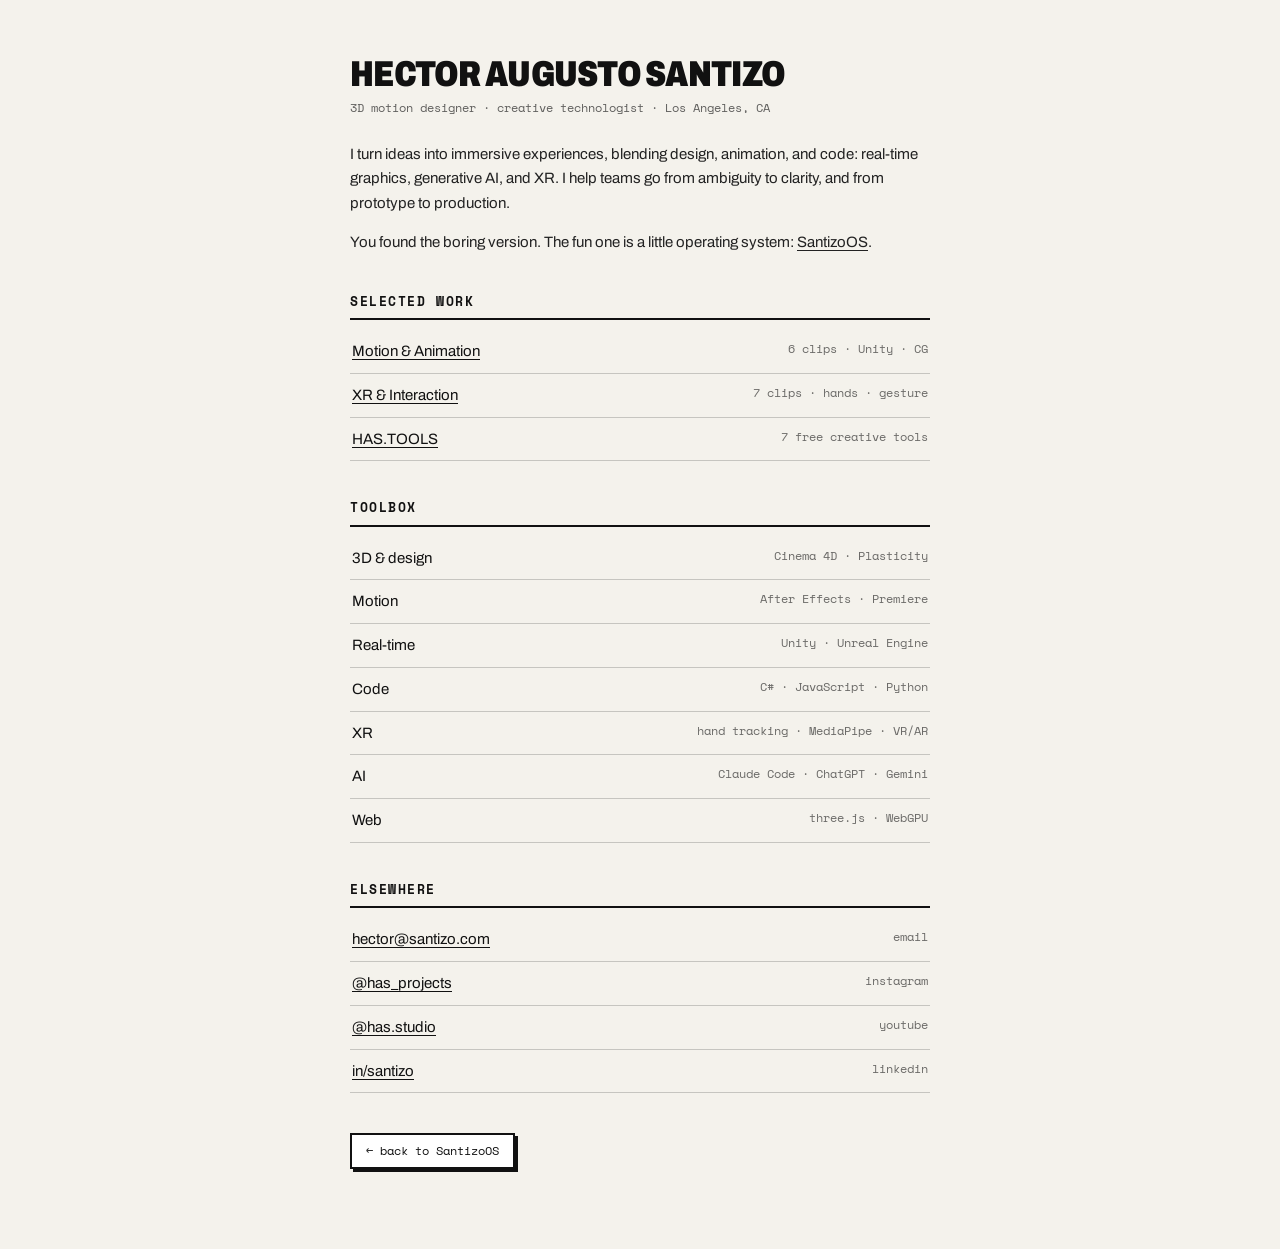
==== boring.html @ dd2a0de4 "SEO pass: og:image, Twitter cards, JSON-LD Person, robots + sitemap New 1200x630 social card (Playwr" ====
<!DOCTYPE html>
<html lang="en">
<head>
<meta charset="utf-8">
<meta name="viewport" content="width=device-width, initial-scale=1">
<title>Hector Augusto Santizo · boring mode</title>
<meta name="description" content="Hector Augusto Santizo, creative technologist and 3D motion designer in Los Angeles. The plain, no-frills version of santizo.com.">
<link rel="canonical" href="https://santizo.com/boring.html">
<meta property="og:type" content="website">
<meta property="og:site_name" content="SantizoOS">
<meta property="og:url" content="https://santizo.com/boring.html">
<meta property="og:title" content="Hector Augusto Santizo · boring mode">
<meta property="og:description" content="3D motion designer and creative technologist in Los Angeles. The plain version of santizo.com.">
<meta property="og:image" content="https://santizo.com/img/og-home.png">
<meta name="twitter:card" content="summary_large_image">
<meta name="twitter:image" content="https://santizo.com/img/og-home.png">
<link rel="icon" href="data:image/svg+xml,<svg xmlns='http://www.w3.org/2000/svg' viewBox='0 0 100 100'><text y='.9em' font-size='90'>✷</text></svg>">
<link rel="preconnect" href="https://fonts.googleapis.com">
<link rel="preconnect" href="https://fonts.gstatic.com" crossorigin>
<link href="https://fonts.googleapis.com/css2?family=Archivo:wdth,wght@62..125,100..900&family=Space+Mono:wght@400;700&display=swap" rel="stylesheet">
<link rel="stylesheet" href="css/style.css">
</head>
<body class="plain">
<main>
  <h1>Hector Augusto Santizo</h1>
  <p class="plain-sub">3D motion designer · creative technologist · Los Angeles, CA</p>

  <p>I turn ideas into immersive experiences, blending design, animation, and code: real-time graphics, generative AI, and XR. I help teams go from ambiguity to clarity, and from prototype to production.</p>
  <p>You found the boring version. The fun one is a little operating system: <a href="index.html">SantizoOS</a>.</p>

  <h2>Selected work</h2>
  <ul>
    <li><a href="index.html?open=anim">Motion &amp; Animation</a><span class="dim">6 clips · Unity · CG</span></li>
    <li><a href="index.html?open=xr">XR &amp; Interaction</a><span class="dim">7 clips · hands · gesture</span></li>
    <li><a href="https://www.has.tools" target="_blank" rel="noopener">HAS.TOOLS</a><span class="dim">7 free creative tools</span></li>
  </ul>

  <h2>Toolbox</h2>
  <ul>
    <li>3D &amp; design<span class="dim">Cinema 4D · Plasticity</span></li>
    <li>Motion<span class="dim">After Effects · Premiere</span></li>
    <li>Real-time<span class="dim">Unity · Unreal Engine</span></li>
    <li>Code<span class="dim">C# · JavaScript · Python</span></li>
    <li>XR<span class="dim">hand tracking · MediaPipe · VR/AR</span></li>
    <li>AI<span class="dim">Claude Code · ChatGPT · Gemini</span></li>
    <li>Web<span class="dim">three.js · WebGPU</span></li>
  </ul>

  <h2>Elsewhere</h2>
  <ul>
    <li><a href="mailto:hector@santizo.com">hector@santizo.com</a><span class="dim">email</span></li>
    <li><a href="https://www.instagram.com/has_projects/" target="_blank" rel="noopener">@has_projects</a><span class="dim">instagram</span></li>
    <li><a href="https://www.youtube.com/@has.studio" target="_blank" rel="noopener">@has.studio</a><span class="dim">youtube</span></li>
    <li><a href="https://www.linkedin.com/in/santizo/" target="_blank" rel="noopener">in/santizo</a><span class="dim">linkedin</span></li>
  </ul>

  <a class="plain-back" href="index.html">← back to SantizoOS</a>
</main>

<!-- Vercel Web Analytics: cookieless, no consent banner needed -->
<script>
  window.va = window.va || function () { (window.vaq = window.vaq || []).push(arguments); };
</script>
<script defer src="/_vercel/insights/script.js"></script>
</body>
</html>
---- css/style.css ----
/* SantizoOS styles. Brand tokens live in :root. */

:root{
  --ink:#111;
  --paper:#f4f2ec;
  --desk:#c8c4b8;
  --chrome:#f4f2ec;
}
*{box-sizing:border-box}
html,body{margin:0;height:100%}
body{color:var(--ink);font-family:'Space Mono',monospace}
a{color:inherit}
button{font:inherit;color:inherit;background:none;border:0;padding:0;cursor:pointer}

#desktop{
  position:relative;width:100%;height:100vh;min-height:820px;
  background:var(--desk);
  background-image:radial-gradient(rgba(0,0,0,.22) 1px,transparent 1px);
  background-size:4px 4px;
  overflow:hidden;
}

/* menu bar */
#menubar{
  position:absolute;top:0;left:0;right:0;z-index:9000;
  display:flex;justify-content:space-between;align-items:center;
  background:var(--paper);border-bottom:2px solid var(--ink);
  font-size:12px;padding:7px 16px;
}
.menu-left{display:flex;gap:22px;align-items:center}
.menu-right{display:flex;gap:16px;align-items:center}
.menu-brand{font-weight:700}
.menu-face{font-size:17px;line-height:1}
.menu-item{cursor:pointer;text-decoration:none;white-space:nowrap}
.menu-item:hover{background:var(--ink);color:var(--paper)}

/* windows */
.win{
  position:absolute;display:none;
  background:var(--paper);border:2px solid var(--ink);
  box-shadow:6px 6px 0 var(--ink);
}
.win-bar{
  display:flex;align-items:center;gap:8px;padding:6px 10px;
  border-bottom:2px solid var(--ink);
  background:repeating-linear-gradient(180deg,var(--chrome) 0 2px,var(--ink) 2px 3px,var(--chrome) 3px 5px);
  font-size:12px;cursor:grab;user-select:none;touch-action:none;
}
.win-btn{
  width:15px;height:15px;border:2px solid var(--ink);background:var(--chrome);
  cursor:pointer;display:grid;place-items:center;
  font-size:10px;line-height:1;font-weight:700;flex:none;
}
.win-btn-max{font-size:9px}
.win-btn:hover{background:var(--ink);color:var(--paper)}
.win-title{flex:1;text-align:center;background:var(--chrome);padding:0 12px;font-weight:700;white-space:nowrap;overflow:hidden;text-overflow:ellipsis}

/* reel */
.reel-frame{aspect-ratio:16/9;background:#000;border-bottom:2px solid var(--ink);position:relative}
.reel-frame iframe{width:100%;height:100%;border:0;display:block}
.frame-shield{position:absolute;inset:0;cursor:grab;touch-action:none}
.reel-foot{display:flex;justify-content:space-between;padding:6px 10px;font-size:11px}

/* prose windows (about / projects) */
.prose{padding:18px;font-family:'Archivo',system-ui,sans-serif}
.prose-tight{padding:16px}
.headline{font-size:24px;font-weight:700;line-height:1.1;letter-spacing:-.01em;text-transform:uppercase;font-stretch:80%}
.role{font-size:14px;font-weight:600;line-height:1.2;text-transform:uppercase;font-stretch:80%;margin-top:8px}
.proj-title{font-size:20px;font-weight:900;text-transform:uppercase}
.blurb{font-size:13px;line-height:1.6;margin-top:12px;color:#333}
.proj-blurb{margin-top:6px}
.btn-row{display:flex;gap:8px;margin-top:16px}
.btn{
  font-family:'Space Mono',monospace;font-size:11px;
  border:2px solid var(--ink);padding:5px 12px;text-decoration:none;
  color:var(--ink);background:#fff;box-shadow:3px 3px 0 var(--ink);
}
.btn:hover{background:var(--ink);color:#fff}
.btn-solo{display:inline-block;margin-top:12px}
.still{
  aspect-ratio:16/9;background:var(--ink);display:grid;place-items:center;
  color:rgba(244,242,236,.5);font-family:'Space Mono',monospace;
  font-size:11px;letter-spacing:.14em;text-transform:uppercase;margin-bottom:12px;
}

/* list rows (work window) */
.row{
  display:flex;justify-content:space-between;gap:16px;padding:12px 14px;
  border-bottom:1px solid var(--ink);color:var(--ink);font-size:13px;
  cursor:pointer;user-select:none;text-decoration:none;
}
.row:last-child{border-bottom:none}
.row:hover{background:var(--ink);color:var(--paper)}
.row-first{border-top:1px solid var(--ink)}
.row-slim{padding:8px 14px;font-size:12px}
.row-active{background:var(--ink);color:var(--paper)}
.row-flush{border-bottom:none;padding-bottom:6px}
.dim{opacity:.6}

/* help window: guide paragraph under each app row */
.help-guide{
  padding:0 16px 12px;border-bottom:1px solid var(--ink);
  font-family:'Archivo',system-ui,sans-serif;font-size:13px;line-height:1.5;color:#333;
}
.help-guide:last-child{border-bottom:none}

/* photo gallery / media stages */
.stage{background:var(--ink);border-bottom:2px solid var(--ink);height:310px}
.stage img{width:100%;height:100%;object-fit:contain;display:block}
.stage-note{
  display:grid;place-items:center;height:100%;
  color:rgba(244,242,236,.5);font-size:11px;letter-spacing:.14em;text-transform:uppercase;
}
.stage iframe{width:100%;height:100%;border:0;display:block}
.widget-caption{
  padding:12px 16px 14px;
  font-family:'Archivo',system-ui,sans-serif;font-size:13px;line-height:1.5;color:#333;
}
.gallery-bar{display:flex;align-items:center;gap:10px;padding:9px 10px;font-size:12px}
.nav-btn{
  border:2px solid var(--ink);background:#fff;padding:3px 12px;
  cursor:pointer;user-select:none;box-shadow:2px 2px 0 var(--ink);
}
.nav-btn:hover{background:var(--ink);color:var(--paper)}
.gallery-counter{font-weight:700}
.gallery-note{margin-left:auto;opacity:.6}

/* plain-text file windows */
.file-text{padding:16px;font-size:12px;line-height:1.9}
.file-hint{padding:0 16px 12px;font-size:10px;opacity:.5}

/* trash window */
.trash-list{padding:8px 0;font-size:12px}
.trash-row{padding:8px 14px;border-bottom:1px solid rgba(17,17,17,.2)}
.trash-restore{display:flex;justify-content:space-between;gap:12px;cursor:pointer;user-select:none}
.trash-restore:hover{background:var(--ink);color:var(--paper)}
.trash-hint{padding:8px 14px;font-size:11px;opacity:.5;border-bottom:none}

/* desktop icons (em-sized: the engine scales font-size on large screens) */
.icon{
  position:absolute;z-index:2;display:flex;flex-direction:column;align-items:center;gap:.45em;
  width:8.73em;cursor:grab;user-select:none;touch-action:none;
  font-size:11px;text-align:center;text-decoration:none;
}
.icon:hover{opacity:.7}
.icon-glyph{font-size:2.73em}

/* trash icon (drop target; em-sized like the desktop icons) */
#trashTarget{
  position:absolute;bottom:28px;right:44px;z-index:1;
  display:flex;flex-direction:column;align-items:center;gap:.55em;
  font-size:11px;cursor:pointer;user-select:none;padding:8px 12px;
}
#trashTarget:hover{opacity:.8}
.trash-stack{position:relative;display:grid;place-items:center}
#trashIcon{font-size:2.9em;display:inline-block;transition:transform .18s ease}
#poof{position:absolute;left:50%;bottom:100%;font-size:1.36em;pointer-events:none;opacity:0}
#trashLabel{background:transparent;padding:1px 6px;transition:background .15s,color .15s}
#trashTarget.hot #trashIcon{animation:trashWobble .5s ease-in-out infinite}
#trashTarget.gulp #trashIcon{animation:trashGulp .55s ease}
#trashTarget.gulp #poof{animation:trashPoof .6s ease-out forwards}
#trashTarget.hot #trashLabel{background:var(--ink);color:var(--paper)}

@keyframes trashWobble{0%,100%{transform:rotate(0deg) scale(1.18)}25%{transform:rotate(-7deg) scale(1.18)}75%{transform:rotate(7deg) scale(1.18)}}
@keyframes trashGulp{0%{transform:scale(1)}35%{transform:scale(1.35) rotate(-5deg)}65%{transform:scale(.92) rotate(4deg)}100%{transform:scale(1)}}
@keyframes trashPoof{0%{opacity:1;transform:translate(-50%,0) scale(.4)}100%{opacity:0;transform:translate(-50%,-46px) scale(1.5)}}

/* ---------- mobile feed (mode set on <body> by js/os.js at ≤820px) ---------- */

#feed{display:none}

body.mode-mobile{
  height:auto;
  background:var(--desk);
  background-image:radial-gradient(rgba(0,0,0,.22) 1px,transparent 1px);
  background-size:4px 4px;
}
body.mode-mobile #desktop{display:none}
body.mode-mobile #menubar{position:sticky;top:0;overflow-x:auto;scrollbar-width:none}
body.mode-mobile #menubar::-webkit-scrollbar{display:none}
body.mode-mobile .menu-left{gap:12px}
body.mode-mobile .menu-right{gap:12px;padding-left:12px}
body.mode-mobile #feed{display:block;padding:16px 14px 40px;max-width:640px;margin:0 auto}

.card{
  background:var(--paper);border:2px solid var(--ink);
  box-shadow:5px 5px 0 var(--ink);
  margin:0 0 20px;
  scroll-margin-top:48px;
}
.card-bar{
  display:flex;align-items:center;gap:8px;padding:6px 10px;
  border-bottom:2px solid var(--ink);
  background:repeating-linear-gradient(180deg,var(--chrome) 0 2px,var(--ink) 2px 3px,var(--chrome) 3px 5px);
  font-size:12px;cursor:pointer;user-select:none;
}
.card-bar .win-title{flex:1;text-align:center;background:var(--chrome);padding:0 12px;font-weight:700}
.card-toggle{
  width:15px;height:15px;border:2px solid var(--ink);background:var(--chrome);
  display:grid;place-items:center;font-size:10px;line-height:1;font-weight:700;flex:none;
}
.card.collapsed .win-body{display:none}
.card.collapsed .card-bar{border-bottom:none}
.card.flash{animation:cardFlash .9s ease}
@keyframes cardFlash{0%,55%{outline:3px solid var(--ink);outline-offset:2px}100%{outline:3px solid transparent;outline-offset:2px}}

body.mode-mobile .stage{height:min(70vw,340px)}
body.mode-mobile .stage-video{height:auto;aspect-ratio:16/9}
body.mode-mobile .gallery-bar{flex-wrap:wrap}
body.mode-mobile .headline{font-size:24px}
/* no window focus/drag on mobile; the shield would only block feed scrolling */
body.mode-mobile .frame-shield{display:none}

/* the apps (and their Help window) are desktop-only */
body.mode-mobile .menu-help{display:none}

@media (max-width:480px){
  body.mode-mobile #clock{display:none}
  body.mode-mobile .menu-brand-name{display:none}
}

/* ---------- boring mode (boring.html) ---------- */

body.plain{
  height:auto;background:var(--paper);
  font-family:'Archivo',system-ui,sans-serif;font-size:15px;line-height:1.65;
}
body.plain main{max-width:620px;margin:0 auto;padding:56px 20px 80px}
body.plain h1{font-size:36px;font-weight:900;line-height:1.05;letter-spacing:-.02em;text-transform:uppercase;font-stretch:80%;margin:0 0 4px}
body.plain h2{font-size:13px;font-family:'Space Mono',monospace;font-weight:700;text-transform:uppercase;letter-spacing:.12em;margin:36px 0 10px;border-bottom:2px solid var(--ink);padding-bottom:6px}
body.plain .plain-sub{font-family:'Space Mono',monospace;font-size:12px;margin:0 0 24px;opacity:.7}
body.plain p{margin:0 0 14px;color:#222}
body.plain ul{list-style:none;margin:0;padding:0}
body.plain li{padding:9px 2px;border-bottom:1px solid rgba(17,17,17,.2);display:flex;justify-content:space-between;gap:16px;flex-wrap:wrap}
body.plain li .dim{font-family:'Space Mono',monospace;font-size:12px}
body.plain a{text-decoration:underline;text-underline-offset:3px}
body.plain a:hover{background:var(--ink);color:var(--paper)}
body.plain .plain-back{display:inline-block;margin-top:40px;font-family:'Space Mono',monospace;font-size:12px;border:2px solid var(--ink);padding:6px 14px;text-decoration:none;background:#fff;box-shadow:3px 3px 0 var(--ink)}
body.plain .plain-back:hover{background:var(--ink);color:var(--paper)}
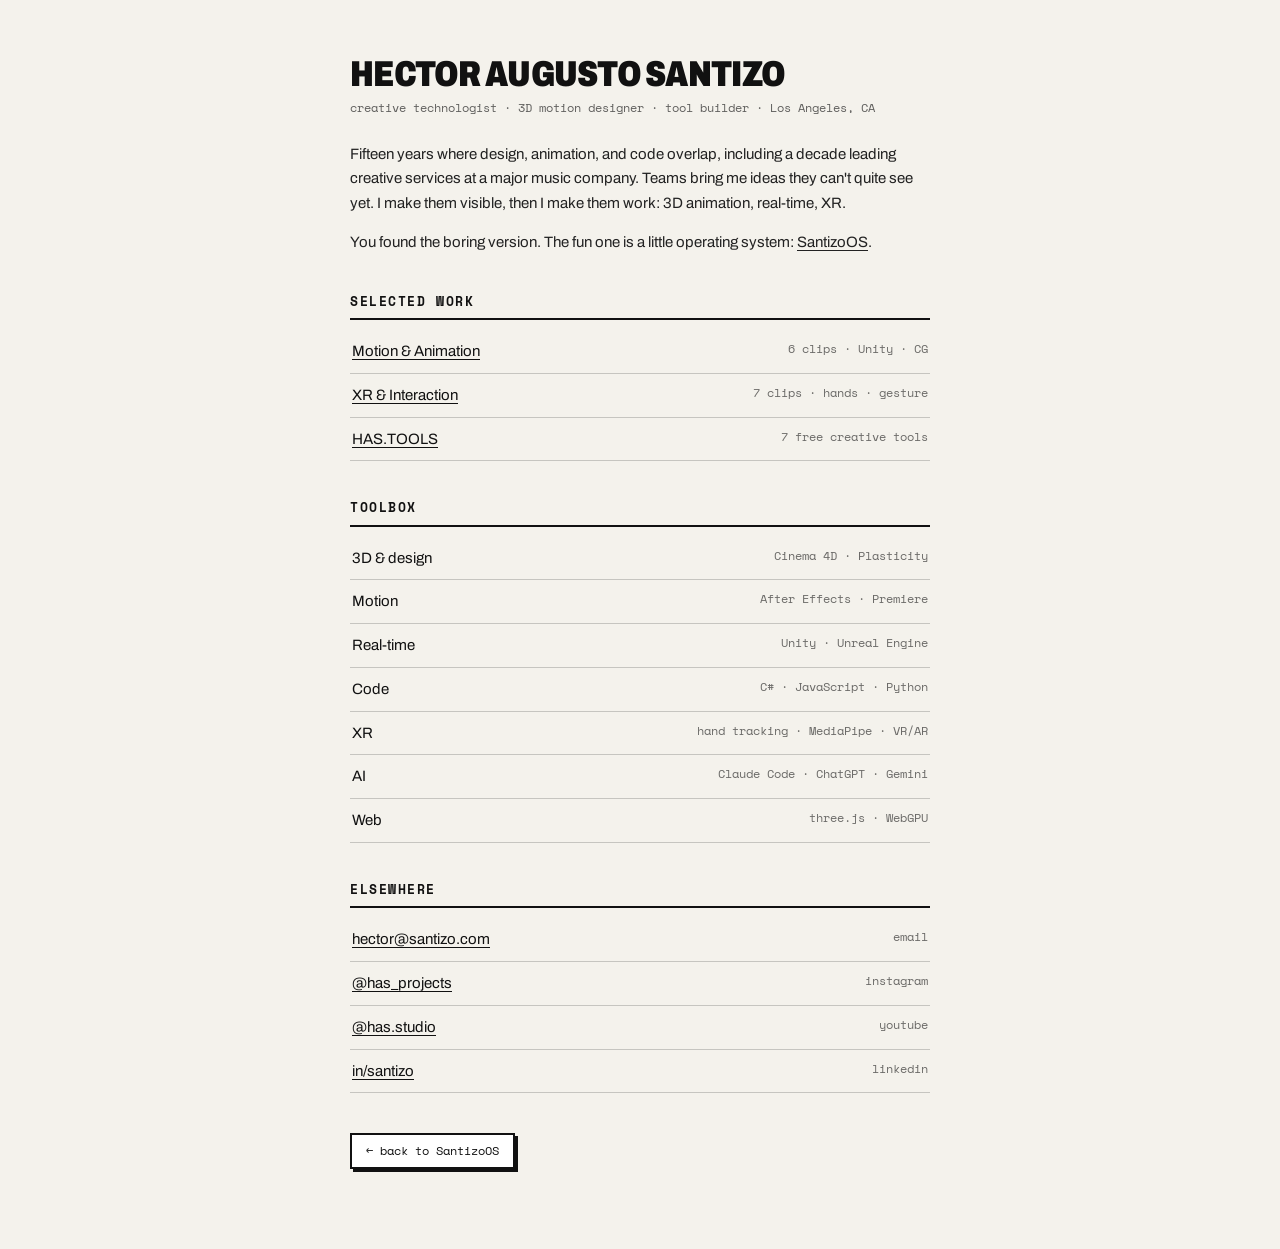
==== commit 83cb2c72: "Bio copy in the has.tools voice; About rewritten by the owner About This Human now carries Hector's " ====
--- a/boring.html
+++ b/boring.html
@@ -23,9 +23,9 @@
 <body class="plain">
 <main>
   <h1>Hector Augusto Santizo</h1>
-  <p class="plain-sub">3D motion designer · creative technologist · Los Angeles, CA</p>
+  <p class="plain-sub">creative technologist · 3D motion designer · tool builder · Los Angeles, CA</p>
 
-  <p>I turn ideas into immersive experiences, blending design, animation, and code: real-time graphics, generative AI, and XR. I help teams go from ambiguity to clarity, and from prototype to production.</p>
+  <p>Fifteen years where design, animation, and code overlap, including a decade leading creative services at a major music company. Teams bring me ideas they can't quite see yet. I make them visible, then I make them work: 3D animation, real-time, XR.</p>
   <p>You found the boring version. The fun one is a little operating system: <a href="index.html">SantizoOS</a>.</p>
 
   <h2>Selected work</h2>
--- a/css/style.css
+++ b/css/style.css
@@ -1,4 +1,13 @@
 /* SantizoOS styles. Brand tokens live in :root. */
+
+/* System font: ChicagoFLF (public domain Chicago clone, see fonts/README).
+   Chrome only, like the real thing: menu bar + window titles. Content stays
+   Space Mono, display stays Archivo. */
+@font-face{
+  font-family:'ChicagoFLF';
+  src:url('../fonts/ChicagoFLF.ttf') format('truetype');
+  font-display:swap;
+}
 
 :root{
   --ink:#111;
@@ -25,11 +34,12 @@
   position:absolute;top:0;left:0;right:0;z-index:9000;
   display:flex;justify-content:space-between;align-items:center;
   background:var(--paper);border-bottom:2px solid var(--ink);
-  font-size:12px;padding:7px 16px;
+  font-family:'ChicagoFLF','Space Mono',monospace;font-weight:400;
+  font-size:13px;padding:7px 16px;
 }
 .menu-left{display:flex;gap:22px;align-items:center}
 .menu-right{display:flex;gap:16px;align-items:center}
-.menu-brand{font-weight:700}
+.menu-brand{font-weight:400} /* Chicago carries its own weight */
 .menu-face{font-size:17px;line-height:1}
 .menu-item{cursor:pointer;text-decoration:none;white-space:nowrap}
 .menu-item:hover{background:var(--ink);color:var(--paper)}
@@ -53,7 +63,7 @@
 }
 .win-btn-max{font-size:9px}
 .win-btn:hover{background:var(--ink);color:var(--paper)}
-.win-title{flex:1;text-align:center;background:var(--chrome);padding:0 12px;font-weight:700;white-space:nowrap;overflow:hidden;text-overflow:ellipsis}
+.win-title{flex:1;text-align:center;background:var(--chrome);padding:0 12px;font-family:'ChicagoFLF','Space Mono',monospace;font-weight:400;font-size:13px;white-space:nowrap;overflow:hidden;text-overflow:ellipsis}
 
 /* reel */
 .reel-frame{aspect-ratio:16/9;background:#000;border-bottom:2px solid var(--ink);position:relative}
@@ -112,6 +122,9 @@
   color:rgba(244,242,236,.5);font-size:11px;letter-spacing:.14em;text-transform:uppercase;
 }
 .stage iframe{width:100%;height:100%;border:0;display:block}
+/* photos mat like prints on paper instead of letterboxing on black */
+.stage-photos{display:flex;align-items:center;justify-content:center;padding:16px;background:var(--paper)}
+.stage-photos img{max-width:100%;max-height:100%;width:auto;height:auto;border:2px solid var(--ink);box-shadow:4px 4px 0 rgba(17,17,17,.2)}
 .widget-caption{
   padding:12px 16px 14px;
   font-family:'Archivo',system-ui,sans-serif;font-size:13px;line-height:1.5;color:#333;
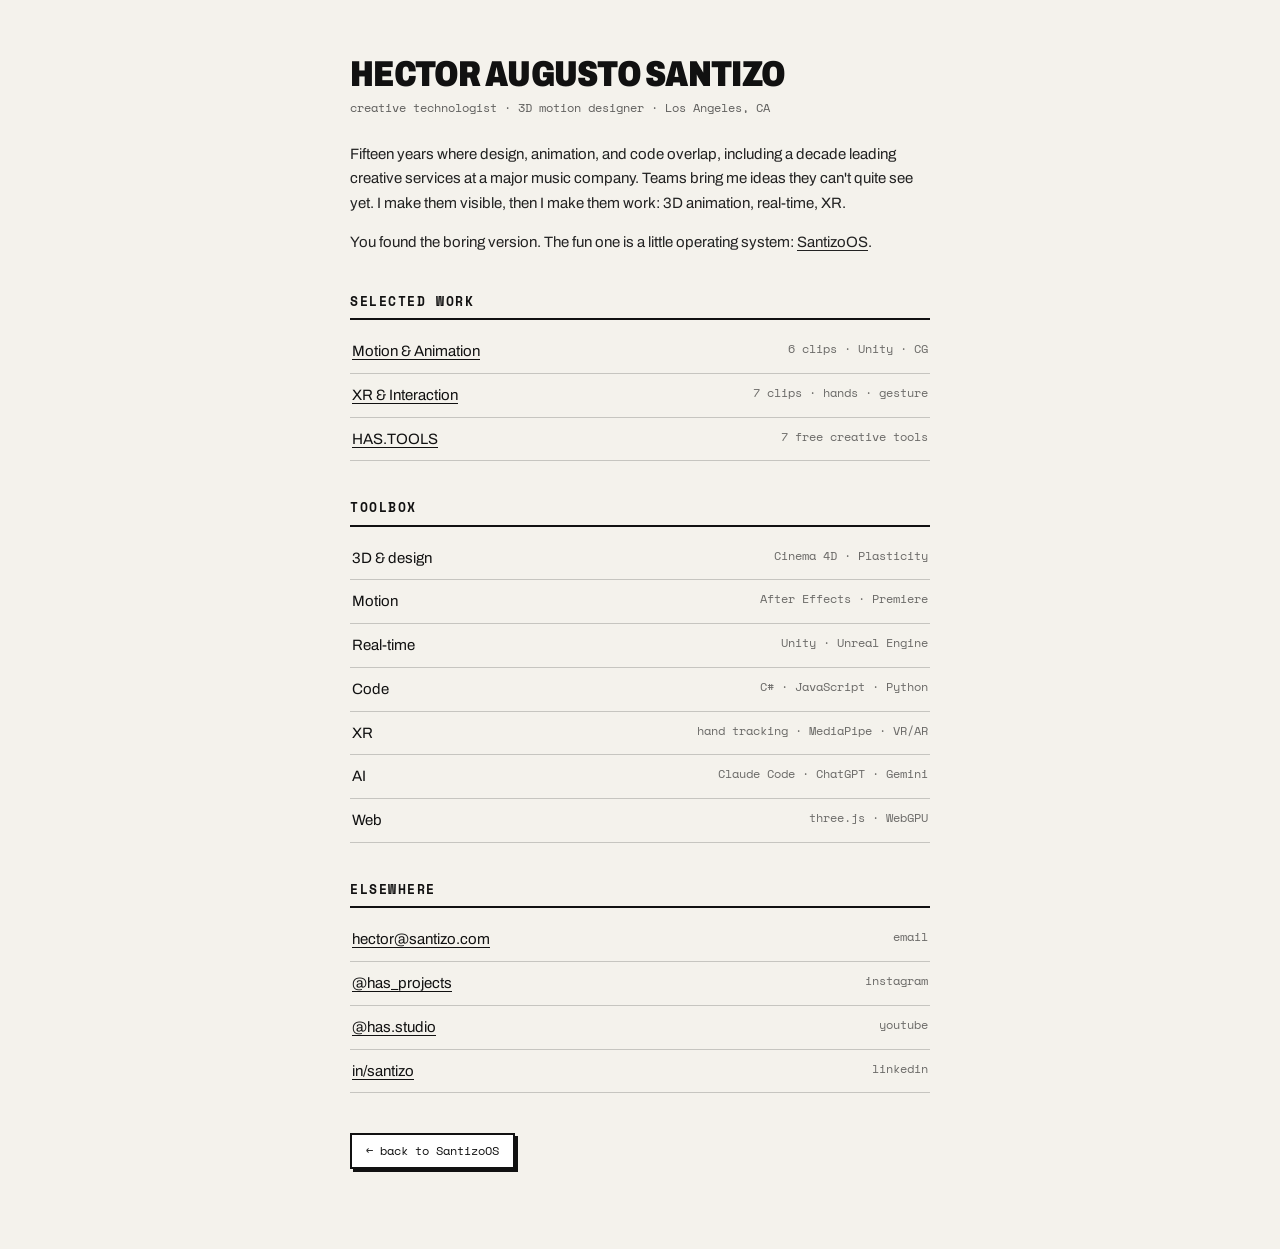
==== commit 0102c909: "Trim tool builder from about_me.txt and boring.html to match About Two titles everywhere; the tools " ====
--- a/boring.html
+++ b/boring.html
@@ -6,6 +6,7 @@
 <title>Hector Augusto Santizo · boring mode</title>
 <meta name="description" content="Hector Augusto Santizo, creative technologist and 3D motion designer in Los Angeles. The plain, no-frills version of santizo.com.">
 <link rel="canonical" href="https://santizo.com/boring.html">
+<meta name="robots" content="noindex, follow">
 <meta property="og:type" content="website">
 <meta property="og:site_name" content="SantizoOS">
 <meta property="og:url" content="https://santizo.com/boring.html">
@@ -23,7 +24,7 @@
 <body class="plain">
 <main>
   <h1>Hector Augusto Santizo</h1>
-  <p class="plain-sub">creative technologist · 3D motion designer · tool builder · Los Angeles, CA</p>
+  <p class="plain-sub">creative technologist · 3D motion designer · Los Angeles, CA</p>
 
   <p>Fifteen years where design, animation, and code overlap, including a decade leading creative services at a major music company. Teams bring me ideas they can't quite see yet. I make them visible, then I make them work: 3D animation, real-time, XR.</p>
   <p>You found the boring version. The fun one is a little operating system: <a href="index.html">SantizoOS</a>.</p>
--- a/css/style.css
+++ b/css/style.css
@@ -57,12 +57,21 @@
   font-size:12px;cursor:grab;user-select:none;touch-action:none;
 }
 .win-btn{
-  width:15px;height:15px;border:2px solid var(--ink);background:var(--chrome);
+  position:relative;width:15px;height:15px;border:2px solid var(--ink);background:var(--chrome);
   cursor:pointer;display:grid;place-items:center;
-  font-size:10px;line-height:1;font-weight:700;flex:none;
-}
-.win-btn-max{font-size:9px}
+  font-size:10px;line-height:1;font-weight:700;flex:none;color:var(--ink);
+}
 .win-btn:hover{background:var(--ink);color:var(--paper)}
+/* classic Mac glyphs, drawn (currentColor so hover inverts them too):
+   zoom box = smaller square notched into the top-left, windowshade = bar */
+.win-btn[data-act=max]::after{
+  content:'';position:absolute;top:-2px;left:-2px;width:5px;height:4px;
+  border:2px solid currentColor;background:inherit;
+}
+.win-btn[data-act=min]::after{
+  content:'';position:absolute;left:2px;right:2px;top:50%;margin-top:-1px;height:2px;
+  background:currentColor;
+}
 .win-title{flex:1;text-align:center;background:var(--chrome);padding:0 12px;font-family:'ChicagoFLF','Space Mono',monospace;font-weight:400;font-size:13px;white-space:nowrap;overflow:hidden;text-overflow:ellipsis}
 
 /* reel */
@@ -122,6 +131,33 @@
   color:rgba(244,242,236,.5);font-size:11px;letter-spacing:.14em;text-transform:uppercase;
 }
 .stage iframe{width:100%;height:100%;border:0;display:block}
+/* paper-backed video stage (Vimeo embeds are transparent, so letterbox
+   bars pick this up instead of black; YouTube keeps its own black) */
+.stage-paper{background:var(--paper)}
+/* grow box: classic Mac resize handle on app windows; a light corner
+   with small diagonal ridges, not full-bleed stripes */
+.win-grow{
+  position:absolute;right:0;bottom:0;width:18px;height:18px;z-index:5;
+  background:var(--paper);border-top:2px solid var(--ink);border-left:2px solid var(--ink);
+  cursor:nwse-resize;touch-action:none;
+}
+.win-grow::after{
+  content:'';position:absolute;inset:4px 3px 3px 4px;
+  background:repeating-linear-gradient(135deg,transparent 0 2px,var(--ink) 2px 3.5px);
+}
+
+/* has.tools widget: slide-projector loop of tool captures (pure CSS,
+   hard cuts; slides stagger via inline animation-delay, 4s each / 16s loop) */
+.ht-show{position:relative;overflow:hidden}
+.ht-slide{position:absolute;inset:0;opacity:0;animation:htCycle 10s step-end infinite}
+.ht-slide img{width:100%;height:100%;object-fit:cover;display:block}
+.ht-chip{
+  position:absolute;left:10px;bottom:10px;
+  background:var(--paper);border:2px solid var(--ink);padding:2px 8px;
+  font-size:11px;box-shadow:2px 2px 0 var(--ink);
+}
+@keyframes htCycle{0%{opacity:1}25%{opacity:0}100%{opacity:0}}
+
 /* photos mat like prints on paper instead of letterboxing on black */
 .stage-photos{display:flex;align-items:center;justify-content:center;padding:16px;background:var(--paper)}
 .stage-photos img{max-width:100%;max-height:100%;width:auto;height:auto;border:2px solid var(--ink);box-shadow:4px 4px 0 rgba(17,17,17,.2)}
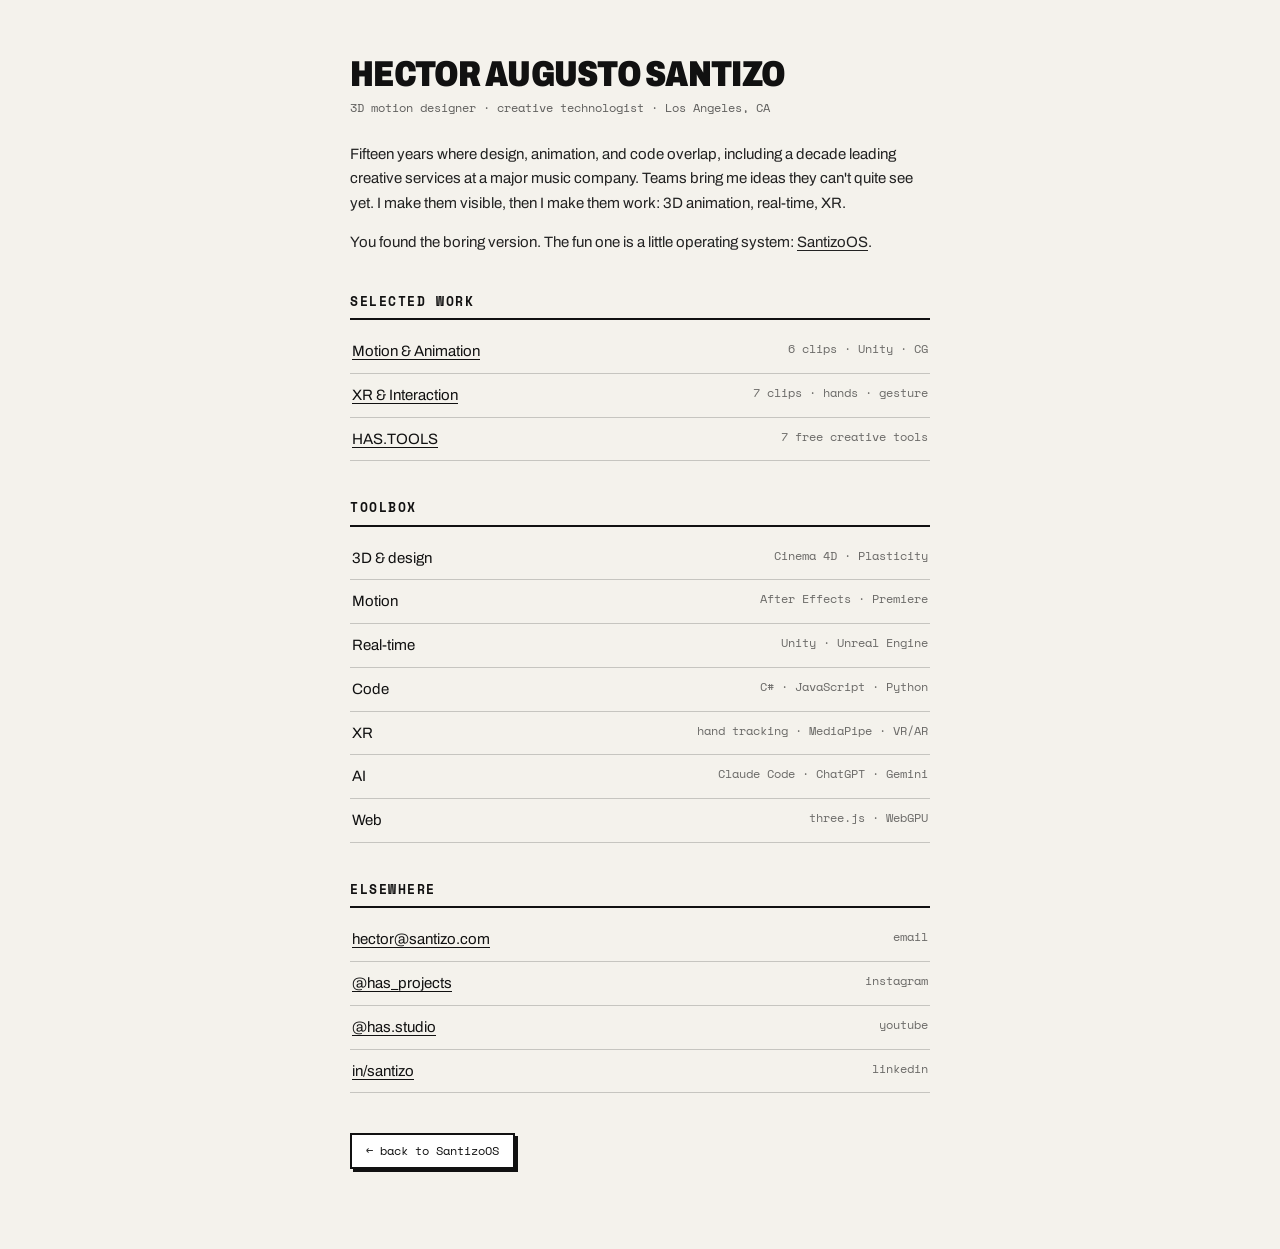
==== commit e29ded36: "Role order: 3D Motion Designer first, everywhere Co-Authored-By: Claude Fable 5 <noreply@anthropic.c" ====
--- a/boring.html
+++ b/boring.html
@@ -24,7 +24,7 @@
 <body class="plain">
 <main>
   <h1>Hector Augusto Santizo</h1>
-  <p class="plain-sub">creative technologist · 3D motion designer · Los Angeles, CA</p>
+  <p class="plain-sub">3D motion designer · creative technologist · Los Angeles, CA</p>
 
   <p>Fifteen years where design, animation, and code overlap, including a decade leading creative services at a major music company. Teams bring me ideas they can't quite see yet. I make them visible, then I make them work: 3D animation, real-time, XR.</p>
   <p>You found the boring version. The fun one is a little operating system: <a href="index.html">SantizoOS</a>.</p>
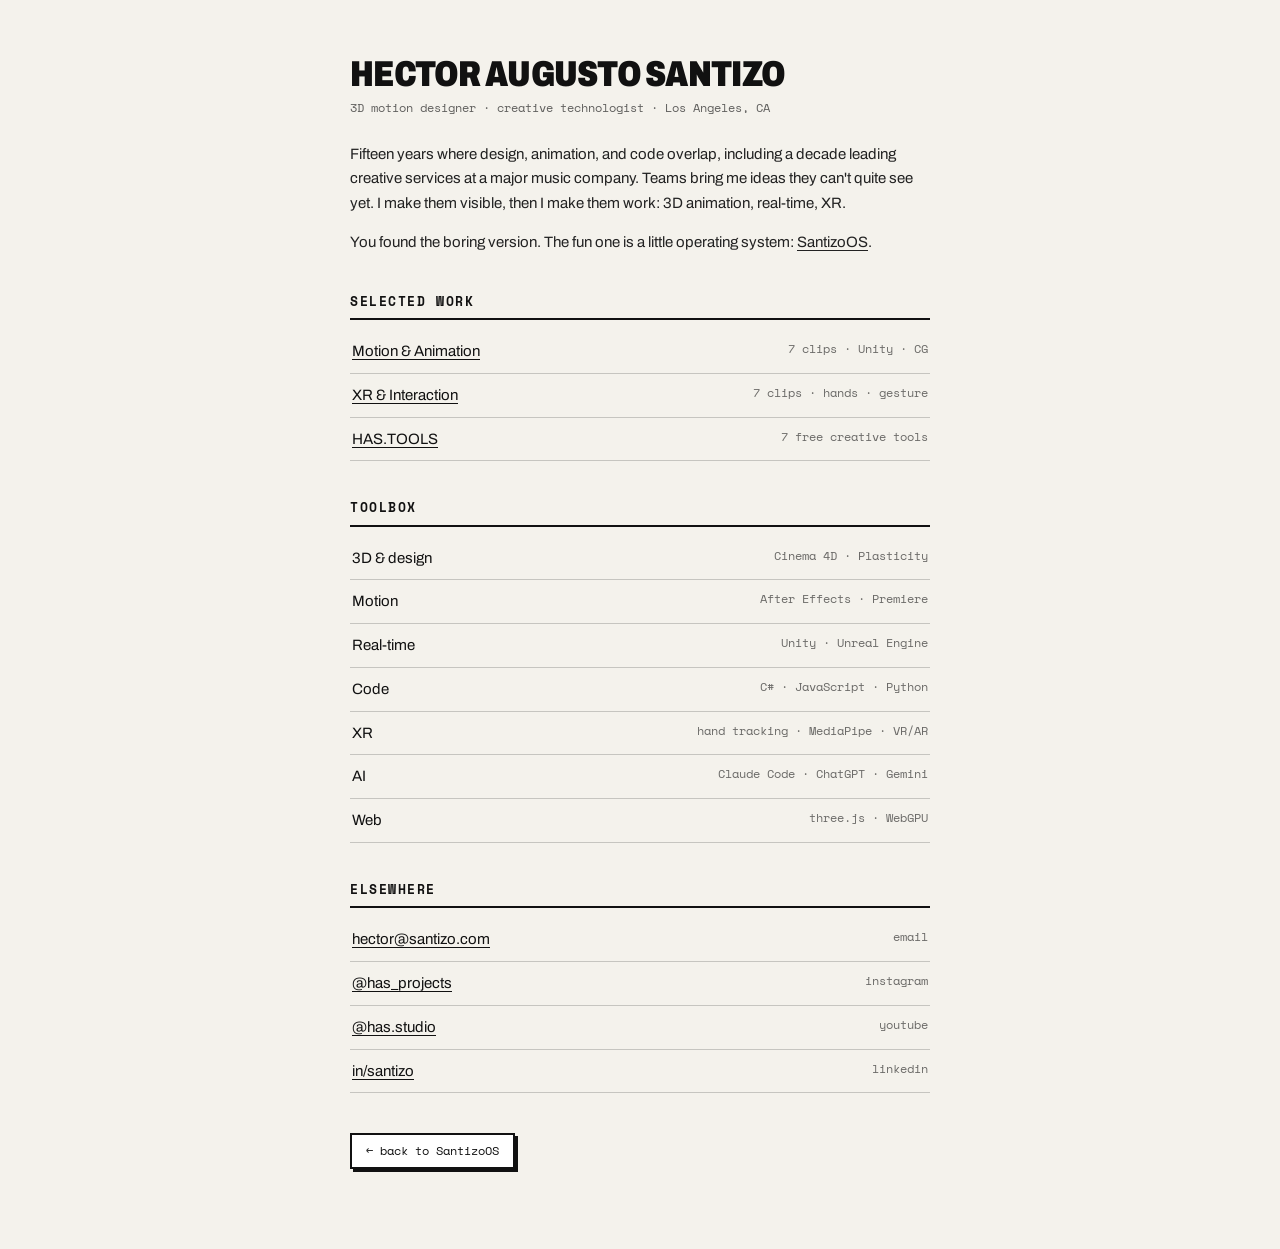
==== commit bc1967a9: "Add Van Gogh · The Bedroom to Motion & Animation, second after the reel Unreal Engine interactive pi" ====
--- a/boring.html
+++ b/boring.html
@@ -31,7 +31,7 @@
 
   <h2>Selected work</h2>
   <ul>
-    <li><a href="index.html?open=anim">Motion &amp; Animation</a><span class="dim">6 clips · Unity · CG</span></li>
+    <li><a href="index.html?open=anim">Motion &amp; Animation</a><span class="dim">7 clips · Unity · CG</span></li>
     <li><a href="index.html?open=xr">XR &amp; Interaction</a><span class="dim">7 clips · hands · gesture</span></li>
     <li><a href="https://www.has.tools" target="_blank" rel="noopener">HAS.TOOLS</a><span class="dim">7 free creative tools</span></li>
   </ul>
--- a/css/style.css
+++ b/css/style.css
@@ -40,9 +40,27 @@
 .menu-left{display:flex;gap:22px;align-items:center}
 .menu-right{display:flex;gap:16px;align-items:center}
 .menu-brand{font-weight:400} /* Chicago carries its own weight */
-.menu-face{font-size:17px;line-height:1}
+/* the face is drawn (like the window glyphs): the ☺ character in the
+   markup is hidden because font fallbacks render it squished */
+.menu-face{
+  position:relative;width:17px;height:17px;box-sizing:border-box;
+  border:1.5px solid var(--ink);border-radius:50%;
+  font-size:0;color:transparent;
+}
+.menu-face::before{ /* eyes: two dots */
+  content:'';position:absolute;left:3.5px;top:4px;width:2px;height:2px;
+  border-radius:50%;background:var(--ink);box-shadow:5px 0 0 var(--ink);
+}
+.menu-face::after{ /* smile: the bottom arc of a small circle */
+  content:'';position:absolute;left:3px;top:2px;width:8px;height:8px;
+  box-sizing:border-box;border:1.5px solid transparent;
+  border-bottom-color:var(--ink);border-radius:50%;
+}
 .menu-item{cursor:pointer;text-decoration:none;white-space:nowrap}
 .menu-item:hover{background:var(--ink);color:var(--paper)}
+/* a menu item dims while its window is open; hover un-dims (still clickable) */
+.menu-item.open{opacity:.45}
+.menu-item.open:hover{opacity:1}
 
 /* windows */
 .win{
@@ -65,8 +83,8 @@
 /* classic Mac glyphs, drawn (currentColor so hover inverts them too):
    zoom box = smaller square notched into the top-left, windowshade = bar */
 .win-btn[data-act=max]::after{
-  content:'';position:absolute;top:-2px;left:-2px;width:5px;height:4px;
-  border:2px solid currentColor;background:inherit;
+  content:'';position:absolute;top:0;left:0;width:6px;height:5px;
+  border-right:2px solid currentColor;border-bottom:2px solid currentColor;
 }
 .win-btn[data-act=min]::after{
   content:'';position:absolute;left:2px;right:2px;top:50%;margin-top:-1px;height:2px;
@@ -78,15 +96,24 @@
 .reel-frame{aspect-ratio:16/9;background:#000;border-bottom:2px solid var(--ink);position:relative}
 .reel-frame iframe{width:100%;height:100%;border:0;display:block}
 .frame-shield{position:absolute;inset:0;cursor:grab;touch-action:none}
+/* the reel intro canvas covers the player while it boots (js/boot.js);
+   above the shield so a click skips instead of dragging */
+.reel-boot{position:absolute;inset:0;width:100%;height:100%;display:block;
+  image-rendering:pixelated;image-rendering:crisp-edges;cursor:pointer;
+  transition:opacity .4s linear;z-index:2}
+.reel-boot.gone{opacity:0;pointer-events:none}
 .reel-foot{display:flex;justify-content:space-between;padding:6px 10px;font-size:11px}
-
-/* prose windows (about / projects) */
-.prose{padding:18px;font-family:'Archivo',system-ui,sans-serif}
+/* sound toggle: the reel loops muted until asked; margin clears the grow box */
+.reel-sound{border:0;background:none;font:inherit;cursor:pointer;padding:0 4px;margin-right:20px}
+.reel-sound:hover{background:var(--ink);color:var(--paper)}
+
+/* About window: Space Mono like the rest of the windows */
+.prose{padding:20px;font-family:'Space Mono',monospace}
 .prose-tight{padding:16px}
-.headline{font-size:24px;font-weight:700;line-height:1.1;letter-spacing:-.01em;text-transform:uppercase;font-stretch:80%}
-.role{font-size:14px;font-weight:600;line-height:1.2;text-transform:uppercase;font-stretch:80%;margin-top:8px}
+.headline{font-size:19px;font-weight:700;line-height:1.25}
+.role{font-size:12px;font-weight:700;line-height:1.4;margin-top:6px;opacity:.75}
 .proj-title{font-size:20px;font-weight:900;text-transform:uppercase}
-.blurb{font-size:13px;line-height:1.6;margin-top:12px;color:#333}
+.blurb{font-size:12px;line-height:1.8;margin-top:14px;color:#333}
 .proj-blurb{margin-top:6px}
 .btn-row{display:flex;gap:8px;margin-top:16px}
 .btn{
@@ -110,6 +137,9 @@
 }
 .row:last-child{border-bottom:none}
 .row:hover{background:var(--ink);color:var(--paper)}
+/* rows that launch windows dim while that window is open, like menu items */
+.row.open{opacity:.45}
+.row.open:hover{opacity:1}
 .row-first{border-top:1px solid var(--ink)}
 .row-slim{padding:8px 14px;font-size:12px}
 .row-active{background:var(--ink);color:var(--paper)}
@@ -159,24 +189,30 @@
 @keyframes htCycle{0%{opacity:1}25%{opacity:0}100%{opacity:0}}
 
 /* photos mat like prints on paper instead of letterboxing on black */
-.stage-photos{display:flex;align-items:center;justify-content:center;padding:16px;background:var(--paper)}
+.stage-photos{display:flex;align-items:center;justify-content:center;padding:16px;background:var(--paper);cursor:pointer}
 .stage-photos img{max-width:100%;max-height:100%;width:auto;height:auto;border:2px solid var(--ink);box-shadow:4px 4px 0 rgba(17,17,17,.2)}
 .widget-caption{
   padding:12px 16px 14px;
   font-family:'Archivo',system-ui,sans-serif;font-size:13px;line-height:1.5;color:#333;
 }
-.gallery-bar{display:flex;align-items:center;gap:10px;padding:9px 10px;font-size:12px}
+/* grid centers the nav cluster in the bar regardless of the note's width */
+.gallery-bar{display:grid;grid-template-columns:1fr auto 1fr;align-items:center;padding:9px 10px;font-size:12px}
+.gallery-nav{grid-column:2;display:flex;align-items:center;gap:10px}
 .nav-btn{
   border:2px solid var(--ink);background:#fff;padding:3px 12px;
   cursor:pointer;user-select:none;box-shadow:2px 2px 0 var(--ink);
 }
 .nav-btn:hover{background:var(--ink);color:var(--paper)}
 .gallery-counter{font-weight:700}
-.gallery-note{margin-left:auto;opacity:.6}
+/* note takes the left column (grid placement, not source order) so the
+   bottom-right corner stays clear for the grow box */
+.gallery-note{grid-column:1;grid-row:1;justify-self:start;opacity:.6}
 
 /* plain-text file windows */
 .file-text{padding:16px;font-size:12px;line-height:1.9}
 .file-hint{padding:0 16px 12px;font-size:10px;opacity:.5}
+/* README gets more air: it is the landing tutorial, so it should breathe */
+.readme-text{padding:24px 26px;font-size:13px;line-height:2.1}
 
 /* trash window */
 .trash-list{padding:8px 0;font-size:12px}
@@ -192,6 +228,9 @@
   font-size:11px;text-align:center;text-decoration:none;
 }
 .icon:hover{opacity:.7}
+/* System 7: an icon dims while its window is open (after :hover so it wins) */
+.icon.open{opacity:.45}
+.icon.open:hover{opacity:.6}
 .icon-glyph{font-size:2.73em}
 
 /* trash icon (drop target; em-sized like the desktop icons) */
@@ -255,10 +294,10 @@
 
 body.mode-mobile .stage{height:min(70vw,340px)}
 body.mode-mobile .stage-video{height:auto;aspect-ratio:16/9}
-body.mode-mobile .gallery-bar{flex-wrap:wrap}
-body.mode-mobile .headline{font-size:24px}
+body.mode-mobile .gallery-bar{display:flex;flex-wrap:wrap;gap:10px}
 /* no window focus/drag on mobile; the shield would only block feed scrolling */
 body.mode-mobile .frame-shield{display:none}
+body.mode-mobile .win-grow{display:none}
 
 /* the apps (and their Help window) are desktop-only */
 body.mode-mobile .menu-help{display:none}
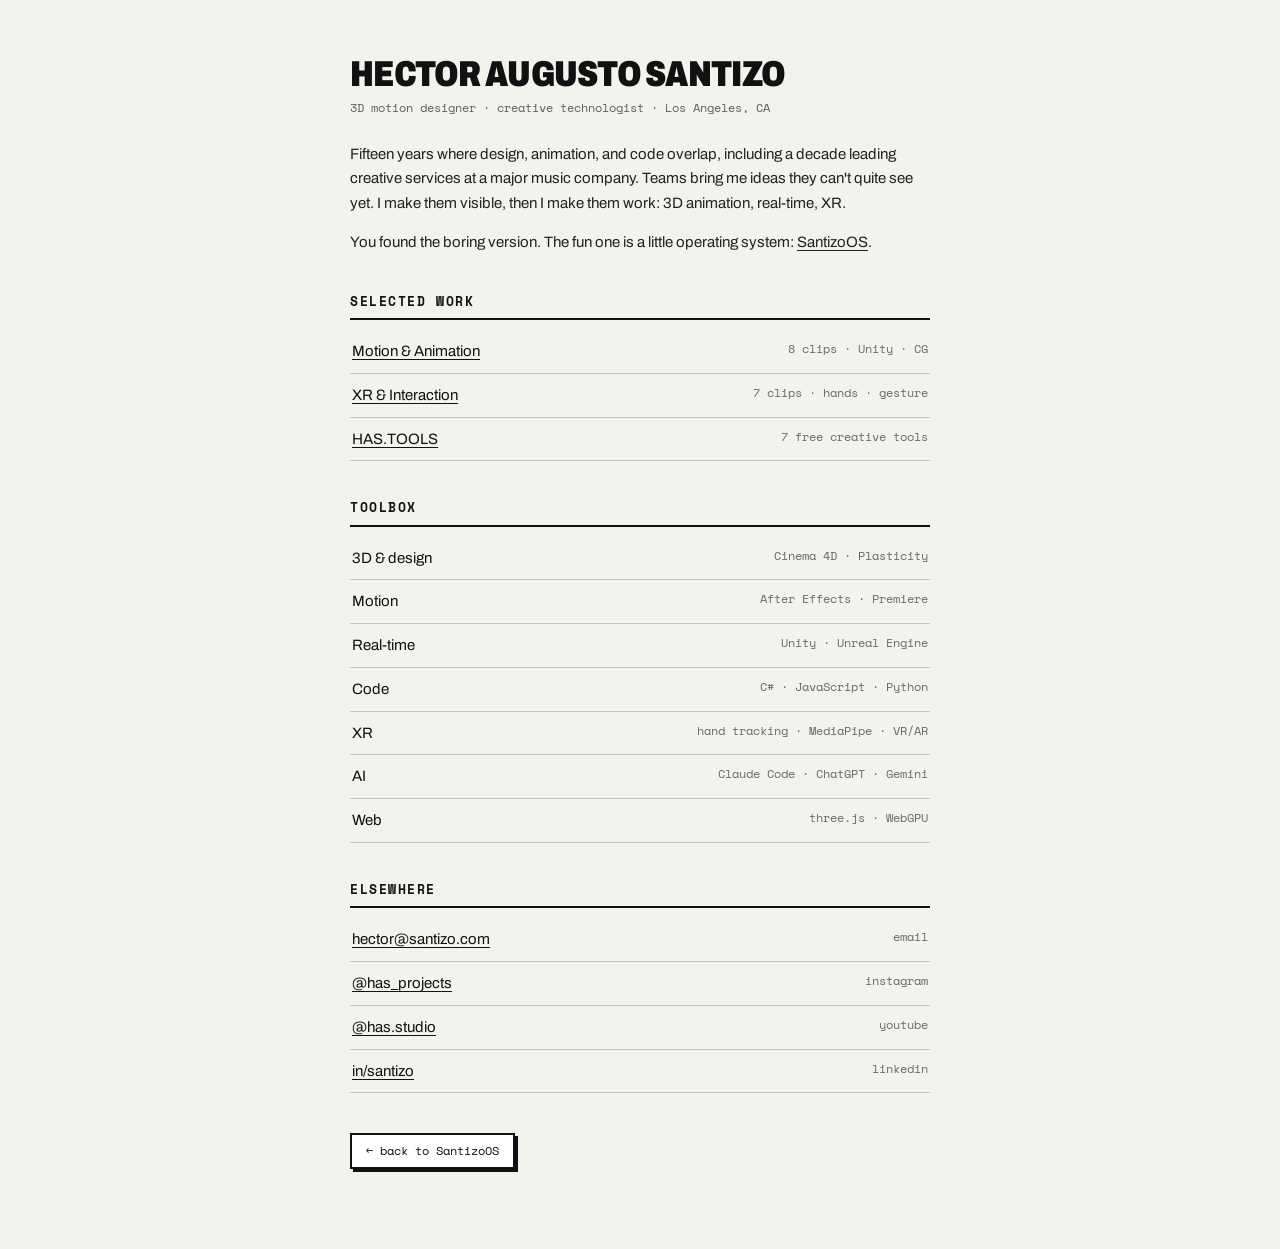
==== commit 75b761bd: "Add HAS LP-19 to Motion & Animation, third after Van Gogh Product design render (Vimeo 1233222591). " ====
--- a/boring.html
+++ b/boring.html
@@ -31,7 +31,7 @@
 
   <h2>Selected work</h2>
   <ul>
-    <li><a href="index.html?open=anim">Motion &amp; Animation</a><span class="dim">7 clips · Unity · CG</span></li>
+    <li><a href="index.html?open=anim">Motion &amp; Animation</a><span class="dim">8 clips · Unity · CG</span></li>
     <li><a href="index.html?open=xr">XR &amp; Interaction</a><span class="dim">7 clips · hands · gesture</span></li>
     <li><a href="https://www.has.tools" target="_blank" rel="noopener">HAS.TOOLS</a><span class="dim">7 free creative tools</span></li>
   </ul>
